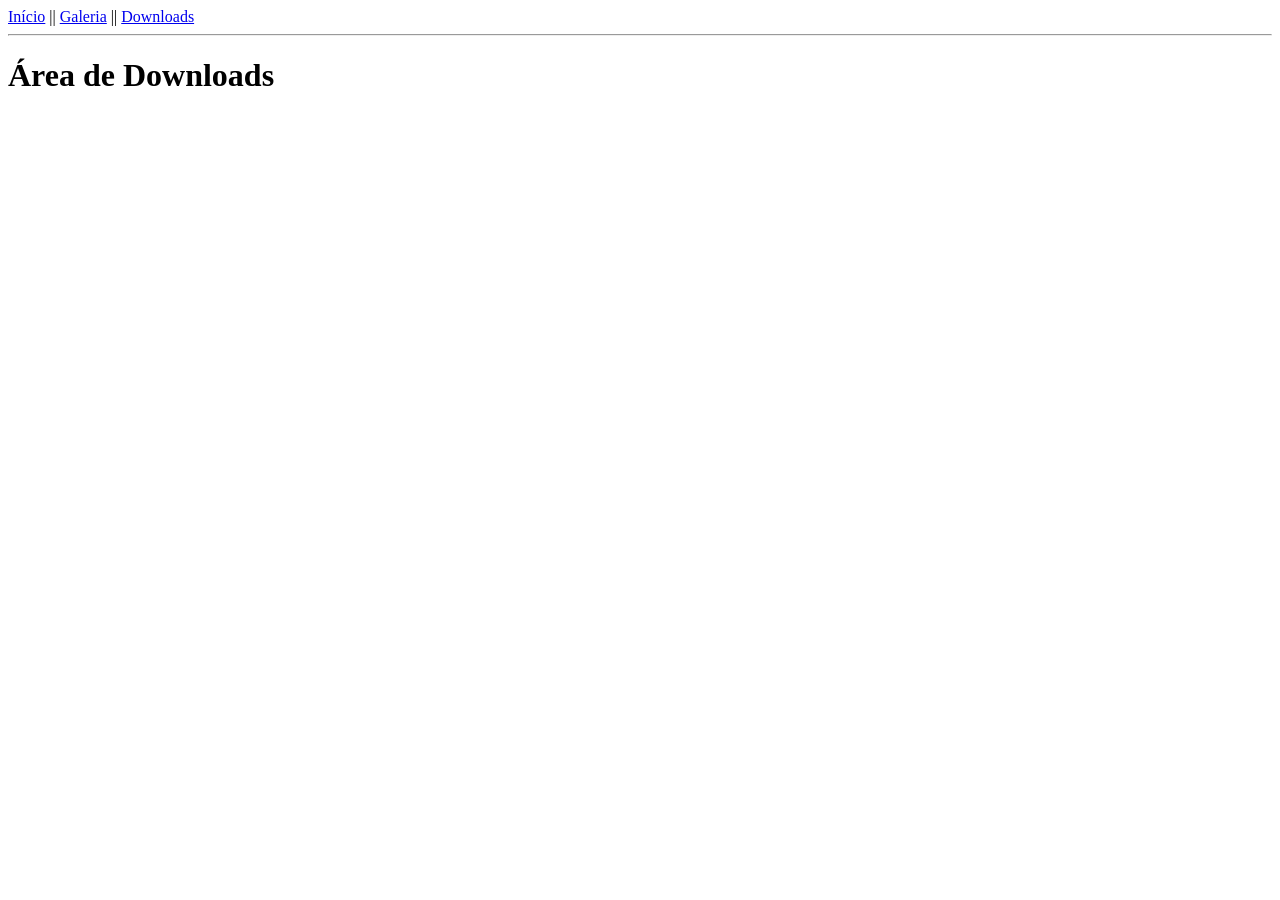
==== downloads.html @ efad0692 "Add files via upload" ====
<!DOCTYPE html>
<html lang="pt-br">
<head>
	<meta charset="UTF-8">
	<meta name="viewport" content="width=device-width, initial-scale=1.0">
	<title>GeoPortal - Downloads</title>
	<link rel="stylesheet" href="css/main.css">
</head>
<body>
	<div id="navbar">
		<a href="index.html">Início</a> ||
		<a href="galeria.html">Galeria</a> ||
		<a href="downloads.html">Downloads</a>
	</div>

	<hr>
	
	<h1>Área de Downloads</h1>

</body>
</html>
---- css/main.css ----
#map {
	height: 500px;
	border: 1px solid #000000;
}
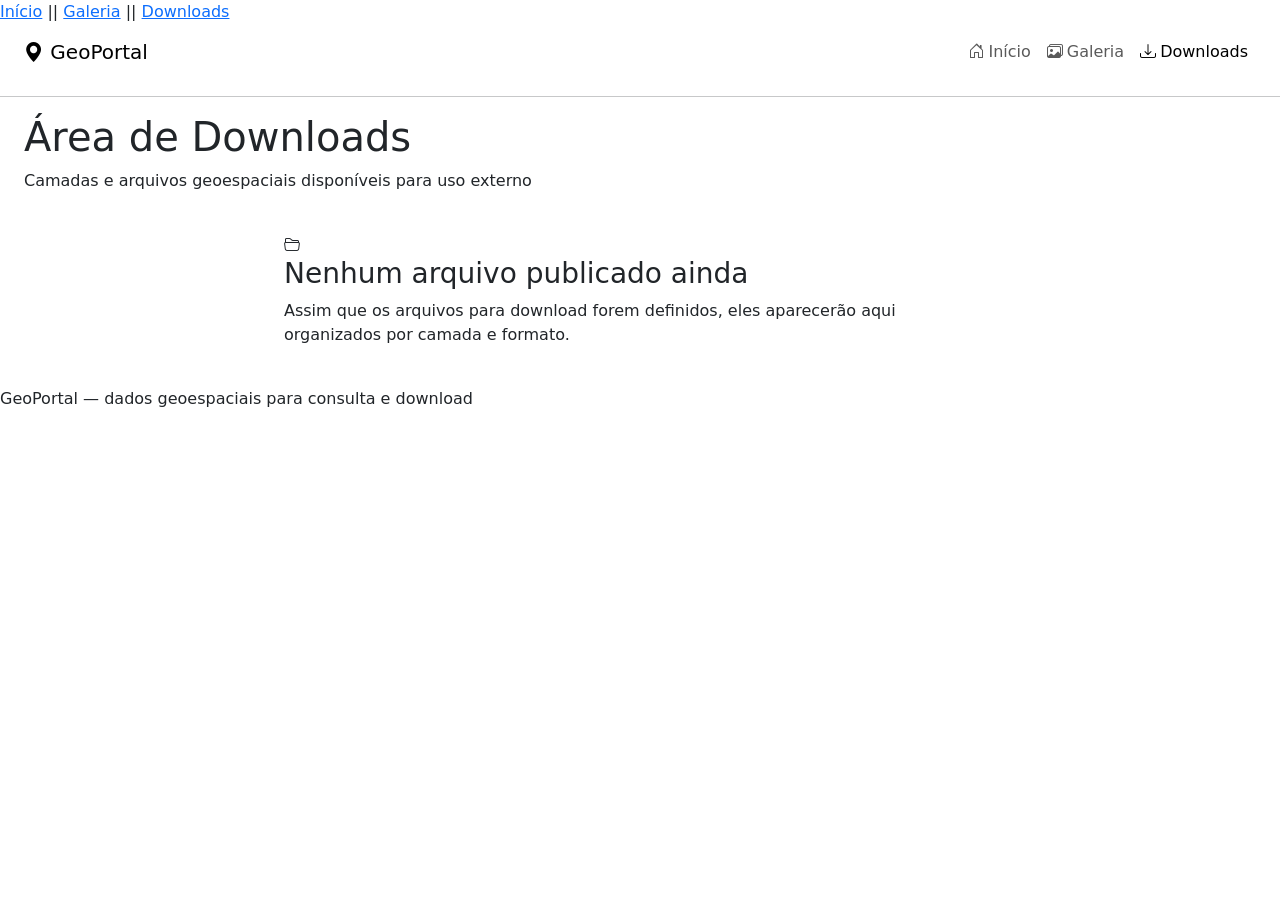
==== commit 2b195565: "Add files via upload" ====
--- a/downloads.html
+++ b/downloads.html
@@ -1,21 +1,62 @@
-<!DOCTYPE html>
-<html lang="pt-br">
-<head>
-	<meta charset="UTF-8">
-	<meta name="viewport" content="width=device-width, initial-scale=1.0">
-	<title>GeoPortal - Downloads</title>
-	<link rel="stylesheet" href="css/main.css">
-</head>
-<body>
-	<div id="navbar">
-		<a href="index.html">Início</a> ||
-		<a href="galeria.html">Galeria</a> ||
-		<a href="downloads.html">Downloads</a>
-	</div>
-
-	<hr>
-	
-	<h1>Área de Downloads</h1>
-
-</body>
-</html>+<!DOCTYPE html>
+<html lang="pt-br">
+<head>
+	<meta charset="UTF-8">
+	<meta name="viewport" content="width=device-width, initial-scale=1.0">
+	<title>GeoPortal - Downloads</title>
+	<link rel="stylesheet" href="css/main.css">
+
+	<link href="https://cdn.jsdelivr.net/npm/bootstrap@5.3.8/dist/css/bootstrap.min.css" rel="stylesheet" integrity="sha384-sRIl4kxILFvY47J16cr9ZwB07vP4J8+LH7qKQnuqkuIAvNWLzeN8tE5YBujZqJLB" crossorigin="anonymous">
+	<link rel="stylesheet" href="https://cdn.jsdelivr.net/npm/bootstrap-icons@1.11.3/font/bootstrap-icons.min.css">
+
+	<link rel="stylesheet" href="css/geoportal-theme.css">
+</head>
+<body>
+	<div id="navbar">
+		<a href="index.html">Início</a> ||
+		<a href="galeria.html">Galeria</a> ||
+		<a href="downloads.html">Downloads</a>
+	</div>
+
+	<nav class="navbar navbar-expand-lg navbar-geo sticky-top">
+		<div class="container-fluid px-3 px-lg-4">
+			<a class="navbar-brand" href="index.html">
+				<i class="bi bi-geo-alt-fill"></i> GeoPortal
+			</a>
+			<button class="navbar-toggler" type="button" data-bs-toggle="collapse" data-bs-target="#navMain" aria-controls="navMain" aria-expanded="false" aria-label="Alternar navegação">
+				<span class="navbar-toggler-icon"></span>
+			</button>
+			<div class="collapse navbar-collapse" id="navMain">
+				<ul class="navbar-nav ms-auto">
+					<li class="nav-item"><a class="nav-link" href="index.html"><i class="bi bi-house-door me-1"></i>Início</a></li>
+					<li class="nav-item"><a class="nav-link" href="galeria.html"><i class="bi bi-images me-1"></i>Galeria</a></li>
+					<li class="nav-item"><a class="nav-link active" aria-current="page" href="downloads.html"><i class="bi bi-download me-1"></i>Downloads</a></li>
+				</ul>
+			</div>
+		</div>
+	</nav>
+
+	<hr>
+
+	<header class="geo-hero">
+		<div class="container-fluid px-3 px-lg-4">
+			<h1>Área de Downloads</h1>
+			<p>Camadas e arquivos geoespaciais disponíveis para uso externo</p>
+		</div>
+	</header>
+
+	<div class="container-fluid px-3 px-lg-4 py-4" style="max-width: 760px;">
+		<div class="geo-empty-state">
+			<i class="bi bi-folder2-open"></i>
+			<h3>Nenhum arquivo publicado ainda</h3>
+			<p>Assim que os arquivos para download forem definidos, eles aparecerão aqui organizados por camada e formato.</p>
+		</div>
+	</div>
+
+	<footer class="geo-footer">
+		GeoPortal &mdash; dados geoespaciais para consulta e download
+	</footer>
+
+	<script src="https://cdn.jsdelivr.net/npm/bootstrap@5.3.8/dist/js/bootstrap.bundle.min.js" integrity="sha384-atwg2Pkwv9vp0ygtn1JAojH0nYbwNJLPhwyoVbhoPwBhjQPR5VtM2+xf0Uwh9KtT" crossorigin="anonymous"></script>
+</body>
+</html>
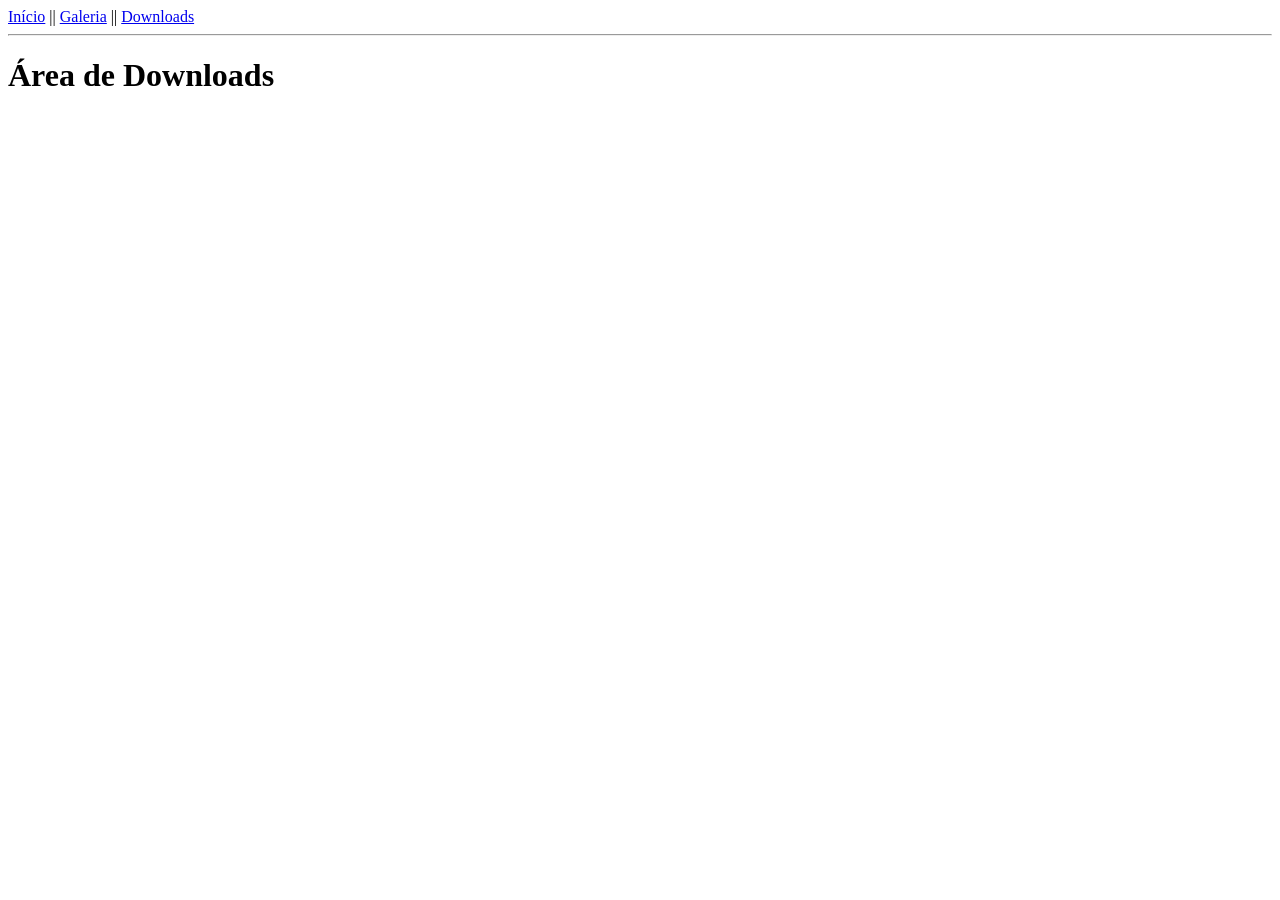
==== commit a953b726: "Add files via upload" ====
--- a/downloads.html
+++ b/downloads.html
@@ -1,62 +1,21 @@
-<!DOCTYPE html>
-<html lang="pt-br">
-<head>
-	<meta charset="UTF-8">
-	<meta name="viewport" content="width=device-width, initial-scale=1.0">
-	<title>GeoPortal - Downloads</title>
-	<link rel="stylesheet" href="css/main.css">
-
-	<link href="https://cdn.jsdelivr.net/npm/bootstrap@5.3.8/dist/css/bootstrap.min.css" rel="stylesheet" integrity="sha384-sRIl4kxILFvY47J16cr9ZwB07vP4J8+LH7qKQnuqkuIAvNWLzeN8tE5YBujZqJLB" crossorigin="anonymous">
-	<link rel="stylesheet" href="https://cdn.jsdelivr.net/npm/bootstrap-icons@1.11.3/font/bootstrap-icons.min.css">
-
-	<link rel="stylesheet" href="css/geoportal-theme.css">
-</head>
-<body>
-	<div id="navbar">
-		<a href="index.html">Início</a> ||
-		<a href="galeria.html">Galeria</a> ||
-		<a href="downloads.html">Downloads</a>
-	</div>
-
-	<nav class="navbar navbar-expand-lg navbar-geo sticky-top">
-		<div class="container-fluid px-3 px-lg-4">
-			<a class="navbar-brand" href="index.html">
-				<i class="bi bi-geo-alt-fill"></i> GeoPortal
-			</a>
-			<button class="navbar-toggler" type="button" data-bs-toggle="collapse" data-bs-target="#navMain" aria-controls="navMain" aria-expanded="false" aria-label="Alternar navegação">
-				<span class="navbar-toggler-icon"></span>
-			</button>
-			<div class="collapse navbar-collapse" id="navMain">
-				<ul class="navbar-nav ms-auto">
-					<li class="nav-item"><a class="nav-link" href="index.html"><i class="bi bi-house-door me-1"></i>Início</a></li>
-					<li class="nav-item"><a class="nav-link" href="galeria.html"><i class="bi bi-images me-1"></i>Galeria</a></li>
-					<li class="nav-item"><a class="nav-link active" aria-current="page" href="downloads.html"><i class="bi bi-download me-1"></i>Downloads</a></li>
-				</ul>
-			</div>
-		</div>
-	</nav>
-
-	<hr>
-
-	<header class="geo-hero">
-		<div class="container-fluid px-3 px-lg-4">
-			<h1>Área de Downloads</h1>
-			<p>Camadas e arquivos geoespaciais disponíveis para uso externo</p>
-		</div>
-	</header>
-
-	<div class="container-fluid px-3 px-lg-4 py-4" style="max-width: 760px;">
-		<div class="geo-empty-state">
-			<i class="bi bi-folder2-open"></i>
-			<h3>Nenhum arquivo publicado ainda</h3>
-			<p>Assim que os arquivos para download forem definidos, eles aparecerão aqui organizados por camada e formato.</p>
-		</div>
-	</div>
-
-	<footer class="geo-footer">
-		GeoPortal &mdash; dados geoespaciais para consulta e download
-	</footer>
-
-	<script src="https://cdn.jsdelivr.net/npm/bootstrap@5.3.8/dist/js/bootstrap.bundle.min.js" integrity="sha384-atwg2Pkwv9vp0ygtn1JAojH0nYbwNJLPhwyoVbhoPwBhjQPR5VtM2+xf0Uwh9KtT" crossorigin="anonymous"></script>
-</body>
-</html>
+<!DOCTYPE html>
+<html lang="pt-br">
+<head>
+	<meta charset="UTF-8">
+	<meta name="viewport" content="width=device-width, initial-scale=1.0">
+	<title>GeoPortal - Downloads</title>
+	<link rel="stylesheet" href="css/main.css">
+</head>
+<body>
+	<div id="navbar">
+		<a href="index.html">Início</a> ||
+		<a href="galeria.html">Galeria</a> ||
+		<a href="downloads.html">Downloads</a>
+	</div>
+
+	<hr>
+	
+	<h1>Área de Downloads</h1>
+
+</body>
+</html>
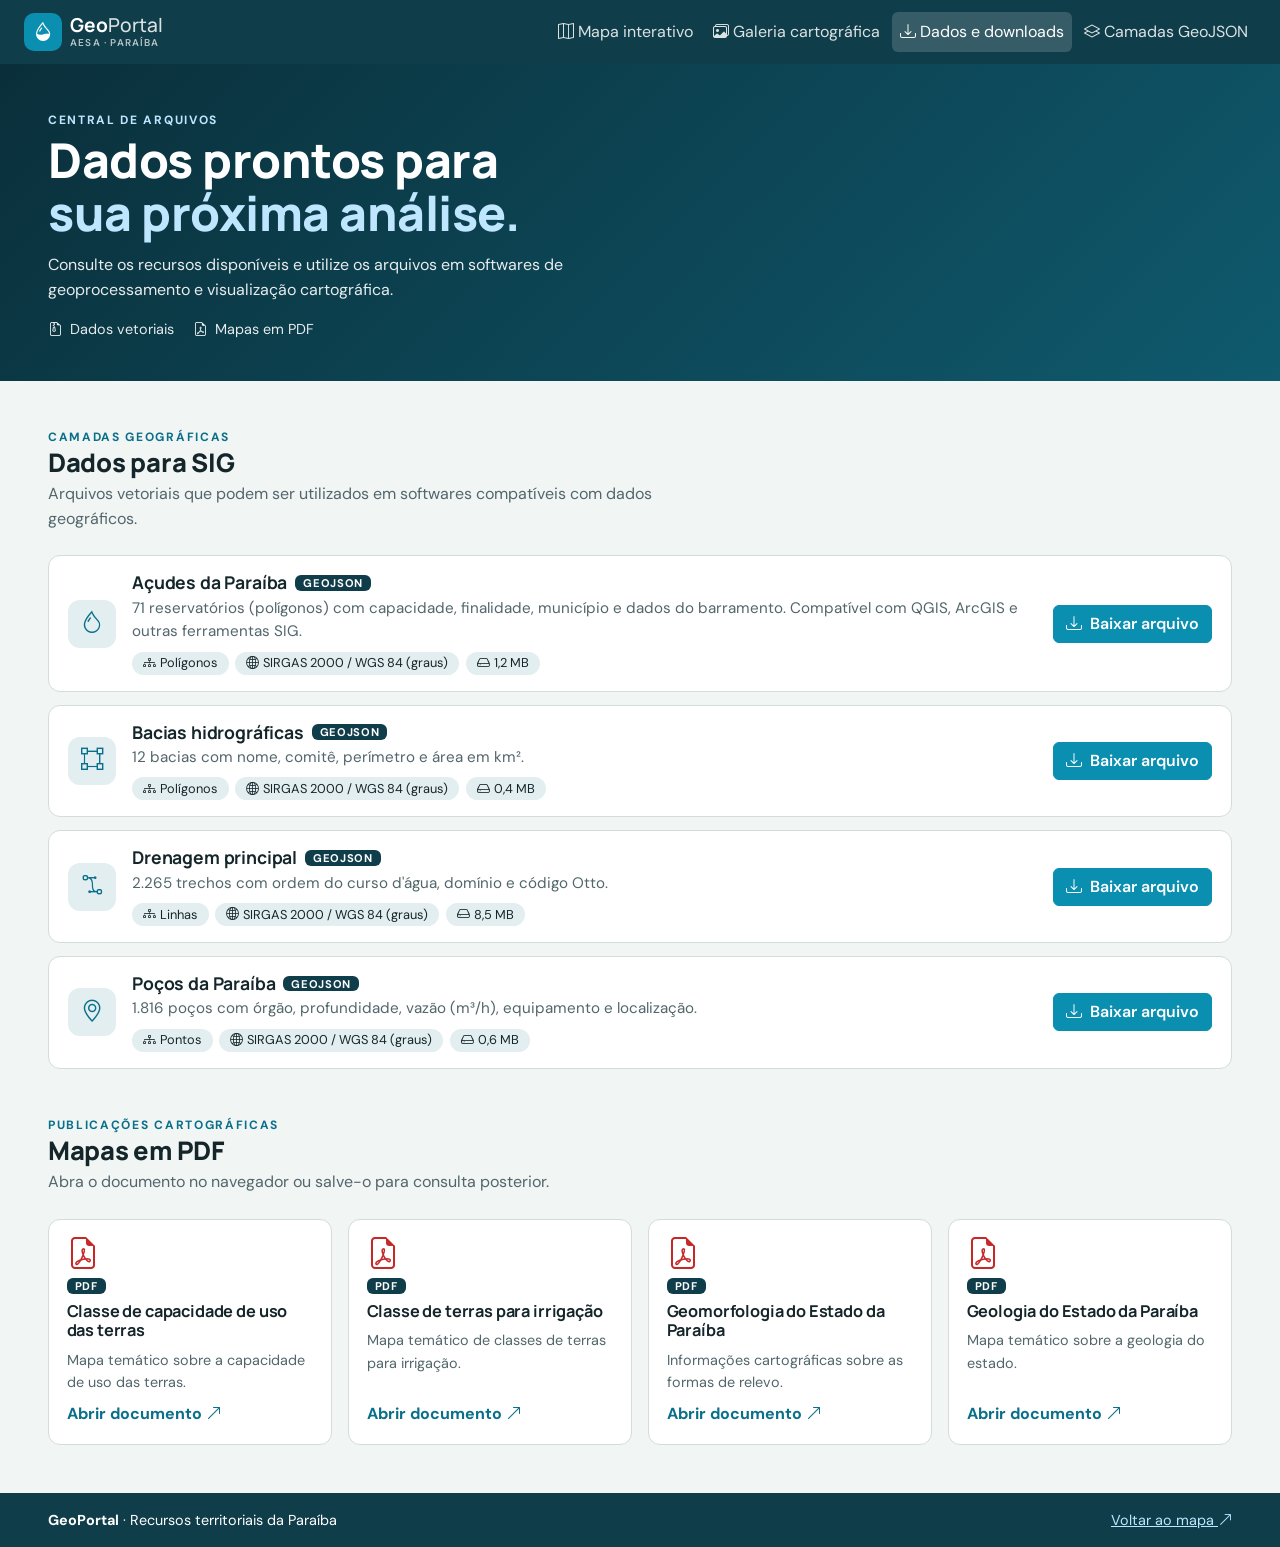
==== commit 87b2dcb6: "Add files via upload" ====
--- a/downloads.html
+++ b/downloads.html
@@ -1,21 +1,39 @@
-<!DOCTYPE html>
-<html lang="pt-br">
+<!doctype html>
+<html lang="pt-BR">
 <head>
-	<meta charset="UTF-8">
-	<meta name="viewport" content="width=device-width, initial-scale=1.0">
-	<title>GeoPortal - Downloads</title>
-	<link rel="stylesheet" href="css/main.css">
+  <meta charset="utf-8"><meta name="viewport" content="width=device-width, initial-scale=1">
+  <meta name="description" content="Baixe dados geográficos e mapas temáticos do GeoPortal da Paraíba.">
+  <title>Dados e downloads | GeoPortal</title>
+  <link href="https://fonts.googleapis.com/css2?family=DM+Sans:wght@400;500;600;700&family=Manrope:wght@500;600;700;800&display=swap" rel="stylesheet">
+  <link href="https://cdn.jsdelivr.net/npm/bootstrap@5.3.3/dist/css/bootstrap.min.css" rel="stylesheet">
+  <link href="https://cdn.jsdelivr.net/npm/bootstrap-icons@1.11.3/font/bootstrap-icons.min.css" rel="stylesheet">
+  <link href="css/main.css" rel="stylesheet">
 </head>
 <body>
-	<div id="navbar">
-		<a href="index.html">Início</a> ||
-		<a href="galeria.html">Galeria</a> ||
-		<a href="downloads.html">Downloads</a>
-	</div>
-
-	<hr>
-	
-	<h1>Área de Downloads</h1>
-
-</body>
-</html>+<nav class="navbar navbar-expand-lg navbar-dark gp-navbar sticky-top"><div class="container-fluid px-lg-4">
+  <a class="navbar-brand d-flex align-items-center gap-2" href="index.html"><span class="brand-mark"><i class="bi bi-droplet-half"></i></span><span>Geo<span class="brand-light">Portal</span><small class="brand-sub d-block">AESA · PARAÍBA</small></span></a>
+  <button class="navbar-toggler" type="button" data-bs-toggle="collapse" data-bs-target="#mainNav" aria-controls="mainNav" aria-expanded="false" aria-label="Abrir navegação"><span class="navbar-toggler-icon"></span></button>
+  <div class="collapse navbar-collapse" id="mainNav"><ul class="navbar-nav ms-auto align-items-lg-center gap-lg-1">
+    <li class="nav-item"><a class="nav-link" href="index.html"><i class="bi bi-map me-1"></i>Mapa interativo</a></li><li class="nav-item"><a class="nav-link" href="galeria.html"><i class="bi bi-images me-1"></i>Galeria cartográfica</a></li><li class="nav-item"><a class="nav-link active" aria-current="page" href="downloads.html"><i class="bi bi-download me-1"></i>Dados e downloads</a></li><li class="nav-item"><a class="nav-link" href="index.html#camadas"><i class="bi bi-layers me-1"></i>Camadas GeoJSON</a></li>
+  </ul></div>
+</div></nav>
+<header class="page-hero page-hero-download"><div class="container-fluid px-lg-5"><div class="section-kicker">CENTRAL DE ARQUIVOS</div><h1>Dados prontos para<br><span>sua próxima análise.</span></h1><p>Consulte os recursos disponíveis e utilize os arquivos em softwares de geoprocessamento e visualização cartográfica.</p><div class="page-hero-meta"><span><i class="bi bi-file-earmark-zip me-2"></i>Dados vetoriais</span><span><i class="bi bi-file-earmark-pdf me-2"></i>Mapas em PDF</span></div></div></header>
+<main class="container-fluid px-lg-5 py-5">
+  <section class="mb-5"><div class="section-heading mb-4"><div class="section-kicker">CAMADAS GEOGRÁFICAS</div><h2>Dados para SIG</h2><p>Arquivos vetoriais que podem ser utilizados em softwares compatíveis com dados geográficos.</p></div>
+    <div class="resource-row"><div class="resource-icon geojson"><i class="bi bi-droplet"></i></div><div class="resource-info"><div class="d-flex flex-wrap align-items-center gap-2"><h3>Açudes da Paraíba</h3><span class="file-badge">GEOJSON</span></div><p>71 reservatórios (polígonos) com capacidade, finalidade, município e dados do barramento. Compatível com QGIS, ArcGIS e outras ferramentas SIG.</p><div class="resource-tags"><span><i class="bi bi-diagram-3 me-1"></i>Polígonos</span><span><i class="bi bi-globe2 me-1"></i>SIRGAS 2000 / WGS 84 (graus)</span><span><i class="bi bi-hdd me-1"></i>1,2 MB</span></div></div><a class="btn btn-accent resource-download" href="dados/acudes.geojson" download><i class="bi bi-download me-2"></i>Baixar arquivo</a></div>
+    <div class="resource-row"><div class="resource-icon geojson"><i class="bi bi-bounding-box"></i></div><div class="resource-info"><div class="d-flex flex-wrap align-items-center gap-2"><h3>Bacias hidrográficas</h3><span class="file-badge">GEOJSON</span></div><p>12 bacias com nome, comitê, perímetro e área em km².</p><div class="resource-tags"><span><i class="bi bi-diagram-3 me-1"></i>Polígonos</span><span><i class="bi bi-globe2 me-1"></i>SIRGAS 2000 / WGS 84 (graus)</span><span><i class="bi bi-hdd me-1"></i>0,4 MB</span></div></div><a class="btn btn-accent resource-download" href="dados/bacias_hidro.geojson" download><i class="bi bi-download me-2"></i>Baixar arquivo</a></div>
+    <div class="resource-row"><div class="resource-icon geojson"><i class="bi bi-bezier2"></i></div><div class="resource-info"><div class="d-flex flex-wrap align-items-center gap-2"><h3>Drenagem principal</h3><span class="file-badge">GEOJSON</span></div><p>2.265 trechos com ordem do curso d'água, domínio e código Otto.</p><div class="resource-tags"><span><i class="bi bi-diagram-3 me-1"></i>Linhas</span><span><i class="bi bi-globe2 me-1"></i>SIRGAS 2000 / WGS 84 (graus)</span><span><i class="bi bi-hdd me-1"></i>8,5 MB</span></div></div><a class="btn btn-accent resource-download" href="dados/drenagem_principal.geojson" download><i class="bi bi-download me-2"></i>Baixar arquivo</a></div>
+    <div class="resource-row"><div class="resource-icon geojson"><i class="bi bi-geo-alt"></i></div><div class="resource-info"><div class="d-flex flex-wrap align-items-center gap-2"><h3>Poços da Paraíba</h3><span class="file-badge">GEOJSON</span></div><p>1.816 poços com órgão, profundidade, vazão (m³/h), equipamento e localização.</p><div class="resource-tags"><span><i class="bi bi-diagram-3 me-1"></i>Pontos</span><span><i class="bi bi-globe2 me-1"></i>SIRGAS 2000 / WGS 84 (graus)</span><span><i class="bi bi-hdd me-1"></i>0,6 MB</span></div></div><a class="btn btn-accent resource-download" href="dados/pocos_pb.geojson" download><i class="bi bi-download me-2"></i>Baixar arquivo</a></div>
+  </section>
+  <section><div class="section-heading mb-4"><div class="section-kicker">PUBLICAÇÕES CARTOGRÁFICAS</div><h2>Mapas em PDF</h2><p>Abra o documento no navegador ou salve-o para consulta posterior.</p></div>
+    <div class="row g-3">
+      <div class="col-md-6 col-xl-3"><article class="pdf-card"><div class="pdf-icon"><i class="bi bi-file-earmark-pdf"></i></div><span class="file-badge">PDF</span><h3>Classe de capacidade de uso das terras</h3><p>Mapa temático sobre a capacidade de uso das terras.</p><a href="pdf/Classe_de_Capacidade_de_Uso_das_Terras.pdf" target="_blank" rel="noopener" class="pdf-link">Abrir documento <i class="bi bi-arrow-up-right"></i></a></article></div>
+      <div class="col-md-6 col-xl-3"><article class="pdf-card"><div class="pdf-icon"><i class="bi bi-file-earmark-pdf"></i></div><span class="file-badge">PDF</span><h3>Classe de terras para irrigação</h3><p>Mapa temático de classes de terras para irrigação.</p><a href="pdf/Classe_de_Terras_para_Irrigacao.pdf" target="_blank" rel="noopener" class="pdf-link">Abrir documento <i class="bi bi-arrow-up-right"></i></a></article></div>
+      <div class="col-md-6 col-xl-3"><article class="pdf-card"><div class="pdf-icon"><i class="bi bi-file-earmark-pdf"></i></div><span class="file-badge">PDF</span><h3>Geomorfologia do Estado da Paraíba</h3><p>Informações cartográficas sobre as formas de relevo.</p><a href="pdf/Geomorfologia_do_Estado_da_Paraiba.pdf" target="_blank" rel="noopener" class="pdf-link">Abrir documento <i class="bi bi-arrow-up-right"></i></a></article></div>
+      <div class="col-md-6 col-xl-3"><article class="pdf-card"><div class="pdf-icon"><i class="bi bi-file-earmark-pdf"></i></div><span class="file-badge">PDF</span><h3>Geologia do Estado da Paraíba</h3><p>Mapa temático sobre a geologia do estado.</p><a href="pdf/Geologia_do_Estado_da_Paraiba.pdf" target="_blank" rel="noopener" class="pdf-link">Abrir documento <i class="bi bi-arrow-up-right"></i></a></article></div>
+    </div>
+  </section>
+</main>
+<footer class="gp-footer"><div class="container-fluid px-lg-5 d-flex flex-wrap justify-content-between gap-2"><span><strong>GeoPortal</strong> · Recursos territoriais da Paraíba</span><a href="index.html">Voltar ao mapa <i class="bi bi-arrow-up-right"></i></a></div></footer>
+<script src="https://cdn.jsdelivr.net/npm/bootstrap@5.3.3/dist/js/bootstrap.bundle.min.js"></script><script src="js/main.js"></script>
+</body></html>
--- a/css/main.css
+++ b/css/main.css
@@ -1,4 +1,126 @@
-#map {
-	height: 500px;
-	border: 1px solid #000000;
-}+/* GeoPortal — main.css (index, galeria e downloads) */
+:root{
+  --gp-pri:#0f3d4a; --gp-pri-2:#14566a; --gp-acc:#0b8fb0; --gp-acc-dark:#0a6f8a; --gp-ink:#15262b; --gp-mut:#52666b;
+  --gp-bg:#f1f5f4; --gp-surf:#fff; --gp-line:#d3dcda; --gp-chip:#e3eef0; --gp-light:#bfe6ff;
+  --gp-font:'DM Sans','Segoe UI',system-ui,sans-serif; --gp-head:'Manrope','DM Sans','Segoe UI',system-ui,sans-serif;
+}
+body{font-family:var(--gp-font);color:var(--gp-ink);background:var(--gp-bg);line-height:1.55}
+h1,h2,h3,h4{font-family:var(--gp-head);letter-spacing:-.01em}
+a{color:var(--gp-acc-dark)}
+:focus-visible{outline:3px solid var(--gp-acc);outline-offset:2px}
+.visually-hidden-focusable:focus{position:fixed;top:8px;left:8px;z-index:3000;background:#fff;padding:8px 12px;border-radius:6px}
+
+/* ---------- Barras de navegação ---------- */
+.gp-navbar,.navbar-geo{background:var(--gp-pri);padding:.5rem 0}
+.gp-navbar .nav-link,.navbar-geo .nav-link{color:rgba(255,255,255,.85);border-radius:6px;padding:.5rem .8rem}
+.gp-navbar .nav-link:hover,.navbar-geo .nav-link:hover{color:#fff;background:rgba(255,255,255,.1)}
+.gp-navbar .nav-link.active,.navbar-geo .nav-link.active{color:#fff;background:rgba(255,255,255,.16)}
+.navbar-geo button.nav-link{background:none;border:0;text-decoration:none}
+.navbar-geo .navbar-brand{color:#fff;font:700 1.25rem var(--gp-head)}
+.navbar-geo .navbar-toggler,.gp-navbar .navbar-toggler{border-color:rgba(255,255,255,.4)}
+.navbar-geo .navbar-toggler-icon{filter:invert(1)}
+.brand-mark{display:inline-grid;place-items:center;width:38px;height:38px;border-radius:10px;background:var(--gp-acc);color:#fff;font-size:1.2rem}
+.gp-navbar .navbar-brand{color:#fff;font:700 1.2rem/1.1 var(--gp-head)}
+.brand-light{font-weight:500;opacity:.85}
+.brand-sub{font:600 .62rem var(--gp-font);letter-spacing:.12em;opacity:.7}
+.btn-accent{background:var(--gp-acc);border-color:var(--gp-acc);color:#fff;font-weight:600}
+.btn-accent:hover,.btn-accent:focus{background:var(--gp-acc-dark);border-color:var(--gp-acc-dark);color:#fff}
+
+/* ---------- Cabeçalhos de página (galeria / downloads) ---------- */
+.page-hero{background:linear-gradient(135deg,var(--gp-pri) 0%,var(--gp-pri-2) 100%);color:#fff;padding:3rem 0 2.5rem}
+.page-hero-download{background:linear-gradient(135deg,#0a2f3a 0%,#0f5a6e 100%)}
+.page-hero h1{font-size:clamp(1.9rem,4vw,3rem);font-weight:800;line-height:1.1;margin:.4rem 0 .8rem}
+.page-hero h1 span{color:var(--gp-light)}
+.page-hero p{max-width:60ch;opacity:.9;margin:0 0 1rem}
+.page-hero-meta{display:flex;gap:1.2rem;flex-wrap:wrap;font-size:.9rem;opacity:.9}
+.section-kicker{font:700 .75rem var(--gp-font);letter-spacing:.14em;color:var(--gp-acc-dark)}
+.page-hero .section-kicker{color:var(--gp-light)}
+.section-heading h2{font-size:1.6rem;font-weight:800;margin:.2rem 0}
+.section-heading p{color:var(--gp-mut);margin:0;max-width:62ch}
+
+/* ---------- Downloads ---------- */
+.resource-row{display:flex;gap:1rem;align-items:center;flex-wrap:wrap;background:var(--gp-surf);border:1px solid var(--gp-line);border-radius:12px;padding:1rem 1.2rem;margin-bottom:.8rem}
+.resource-icon{flex:none;width:48px;height:48px;border-radius:12px;display:grid;place-items:center;font-size:1.4rem;background:var(--gp-chip);color:var(--gp-acc-dark)}
+.resource-info{flex:1 1 320px;min-width:0}
+.resource-info h3{font-size:1.1rem;font-weight:700;margin:0}
+.resource-info p{margin:.2rem 0 .5rem;color:var(--gp-mut);font-size:.95rem}
+.resource-tags{display:flex;gap:.4rem;flex-wrap:wrap}
+.resource-tags span{background:var(--gp-chip);border-radius:999px;padding:.1rem .7rem;font-size:.8rem}
+.file-badge{background:var(--gp-pri);color:#fff;border-radius:6px;padding:.05rem .5rem;font:700 .7rem var(--gp-font);letter-spacing:.06em}
+.resource-download{white-space:nowrap}
+.pdf-card{height:100%;display:flex;flex-direction:column;gap:.5rem;background:var(--gp-surf);border:1px solid var(--gp-line);border-radius:12px;padding:1.1rem}
+.pdf-icon{font-size:2rem;color:#c62828;line-height:1}
+.pdf-card h3{font-size:1.02rem;font-weight:700;margin:0}
+.pdf-card p{color:var(--gp-mut);font-size:.9rem;margin:0}
+.pdf-card .file-badge{align-self:flex-start}
+.pdf-link{margin-top:auto;font-weight:700;text-decoration:none}
+.pdf-link:hover{text-decoration:underline}
+.notice-box{display:flex;gap:.8rem;background:var(--gp-chip);border-radius:10px;padding:1rem 1.2rem}
+.notice-box i{font-size:1.3rem;color:var(--gp-acc-dark)}
+.notice-box p{margin:.2rem 0 0}
+
+/* ---------- Galeria ---------- */
+.search-wrap{position:relative;min-width:240px}
+.search-wrap i{position:absolute;left:12px;top:50%;transform:translateY(-50%);color:var(--gp-mut)}
+.search-wrap .form-control{padding-left:2.3rem}
+.filter-pills{display:flex;gap:.5rem;flex-wrap:wrap}
+.filter-btn{border:1px solid var(--gp-line);background:var(--gp-surf);color:var(--gp-ink);border-radius:999px;padding:.35rem 1rem;font-weight:600;cursor:pointer}
+.filter-btn:hover{background:var(--gp-chip)}
+.filter-btn.active{background:var(--gp-pri);border-color:var(--gp-pri);color:#fff}
+.map-card{height:100%;display:flex;flex-direction:column;background:var(--gp-surf);border:1px solid var(--gp-line);border-radius:12px;overflow:hidden}
+.map-thumb{position:relative;height:150px;display:grid;place-items:center;overflow:hidden;color:rgba(255,255,255,.9)}
+.thumb-land{background:linear-gradient(135deg,#7a8f3c,#c9b458)}
+.thumb-irrigation{background:linear-gradient(135deg,#1c7c6b,#7cc4a0)}
+.thumb-geo{background:linear-gradient(135deg,#8a5a3c,#d1a36a)}
+.thumb-rock{background:linear-gradient(135deg,#4b5563,#9aa5b1)}
+.map-chip{position:absolute;top:10px;left:10px;background:rgba(0,0,0,.35);color:#fff;border-radius:6px;padding:.1rem .55rem;font:700 .68rem var(--gp-font);letter-spacing:.08em;z-index:2}
+.fake-contour{position:absolute;border:2px solid rgba(255,255,255,.25);border-radius:50%}
+.contour-a{width:190px;height:120px;left:-30px;bottom:-40px}
+.contour-b{width:140px;height:90px;right:-20px;top:-20px}
+.contour-c{width:100px;height:70px;right:30px;bottom:-25px}
+.map-thumb-icon{font-size:2.6rem;position:relative;z-index:1}
+.map-card-body{display:flex;flex-direction:column;gap:.4rem;padding:1rem;flex:1}
+.map-card-meta{display:flex;gap:.8rem;font-size:.8rem;color:var(--gp-mut)}
+.map-card-body h3{font-size:1.05rem;font-weight:700;margin:0}
+.map-card-body p{font-size:.9rem;color:var(--gp-mut);margin:0}
+.btn-card{margin-top:auto;align-self:flex-start;border:1px solid var(--gp-pri);color:var(--gp-pri);font-weight:600;background:transparent}
+.btn-card:hover{background:var(--gp-pri);color:#fff}
+.empty-state{text-align:center;padding:3rem 1rem;color:var(--gp-mut)}
+.empty-state i{font-size:2.4rem}
+.download-callout{display:flex;align-items:center;gap:1rem;flex-wrap:wrap;background:var(--gp-surf);border:1px solid var(--gp-line);border-radius:12px;padding:1.2rem 1.4rem}
+.download-callout h3{font-size:1.1rem;margin:0}
+.download-callout p{margin:0;color:var(--gp-mut)}
+.callout-icon{width:48px;height:48px;border-radius:12px;display:grid;place-items:center;font-size:1.5rem;background:var(--gp-chip);color:var(--gp-acc-dark)}
+
+/* ---------- Rodapés ---------- */
+.gp-footer,.geo-footer{background:var(--gp-pri);color:#fff;padding:1rem 0;font-size:.9rem}
+.gp-footer a{color:var(--gp-light)}
+.geo-footer{padding:.8rem 1.5rem;text-align:center}
+.geo-footer p{margin:0}
+
+/* ---------- Página do mapa (index) ---------- */
+.geo-hero{background:linear-gradient(135deg,var(--gp-pri) 0%,var(--gp-pri-2) 100%);color:#fff;padding:1.4rem 0}
+.geo-hero h1{font-size:clamp(1.5rem,3vw,2.1rem);font-weight:800;margin:0}
+.geo-hero p{margin:.2rem 0 0;opacity:.9;max-width:70ch}
+.geo-map-wrap{position:relative}
+#map{width:100%;height:calc(100vh - 230px);min-height:480px;background:#e4ebe6}
+.geo-layers-panel{position:absolute;z-index:500;left:12px;bottom:34px;width:230px;background:rgba(255,255,255,.95);border:1px solid var(--gp-line);border-radius:10px;padding:.7rem .8rem;box-shadow:0 2px 10px rgba(0,0,0,.15)}
+.geo-layers-header{font-size:.95rem;font-weight:700;margin:0 0 .4rem}
+.geo-layers-panel ul{list-style:none;margin:0;padding:0;font-size:.88rem}
+.geo-layers-panel li{display:flex;align-items:center;gap:.5rem;padding:2px 0}
+.dot{display:inline-block;width:12px;height:12px;border-radius:50%;flex:none;border:1px solid rgba(0,0,0,.25)}
+.dot-acudes{background:#0b4f8a}
+.dot-bacias{background:#d8b45a;border-radius:3px}
+.dot-drenagem{background:#2a7fc1;height:4px;border-radius:2px;border:0}
+.geo-tech-badge{position:absolute;z-index:500;right:12px;bottom:12px;margin:0;display:flex;gap:.8rem;flex-wrap:wrap;background:rgba(15,61,74,.9);color:#fff;border-radius:8px;padding:.3rem .8rem;font-size:.78rem}
+.popup-attr{font-size:.85rem;border-collapse:collapse;margin-top:4px}
+.popup-attr th{padding:2px 8px 2px 0;text-align:left;vertical-align:top;color:var(--gp-mut);font-weight:600}
+.popup-attr td{padding:2px 0;overflow-wrap:anywhere}
+
+@media (max-width:768px){
+  #map{height:62vh;min-height:380px}
+  .geo-layers-panel{position:static;width:auto;border-radius:0;box-shadow:none;border-width:1px 0}
+  .geo-tech-badge{position:static;border-radius:0;justify-content:center}
+  .resource-download{width:100%;text-align:center}
+}
+@media (prefers-reduced-motion:reduce){*{transition:none!important;scroll-behavior:auto!important}}
